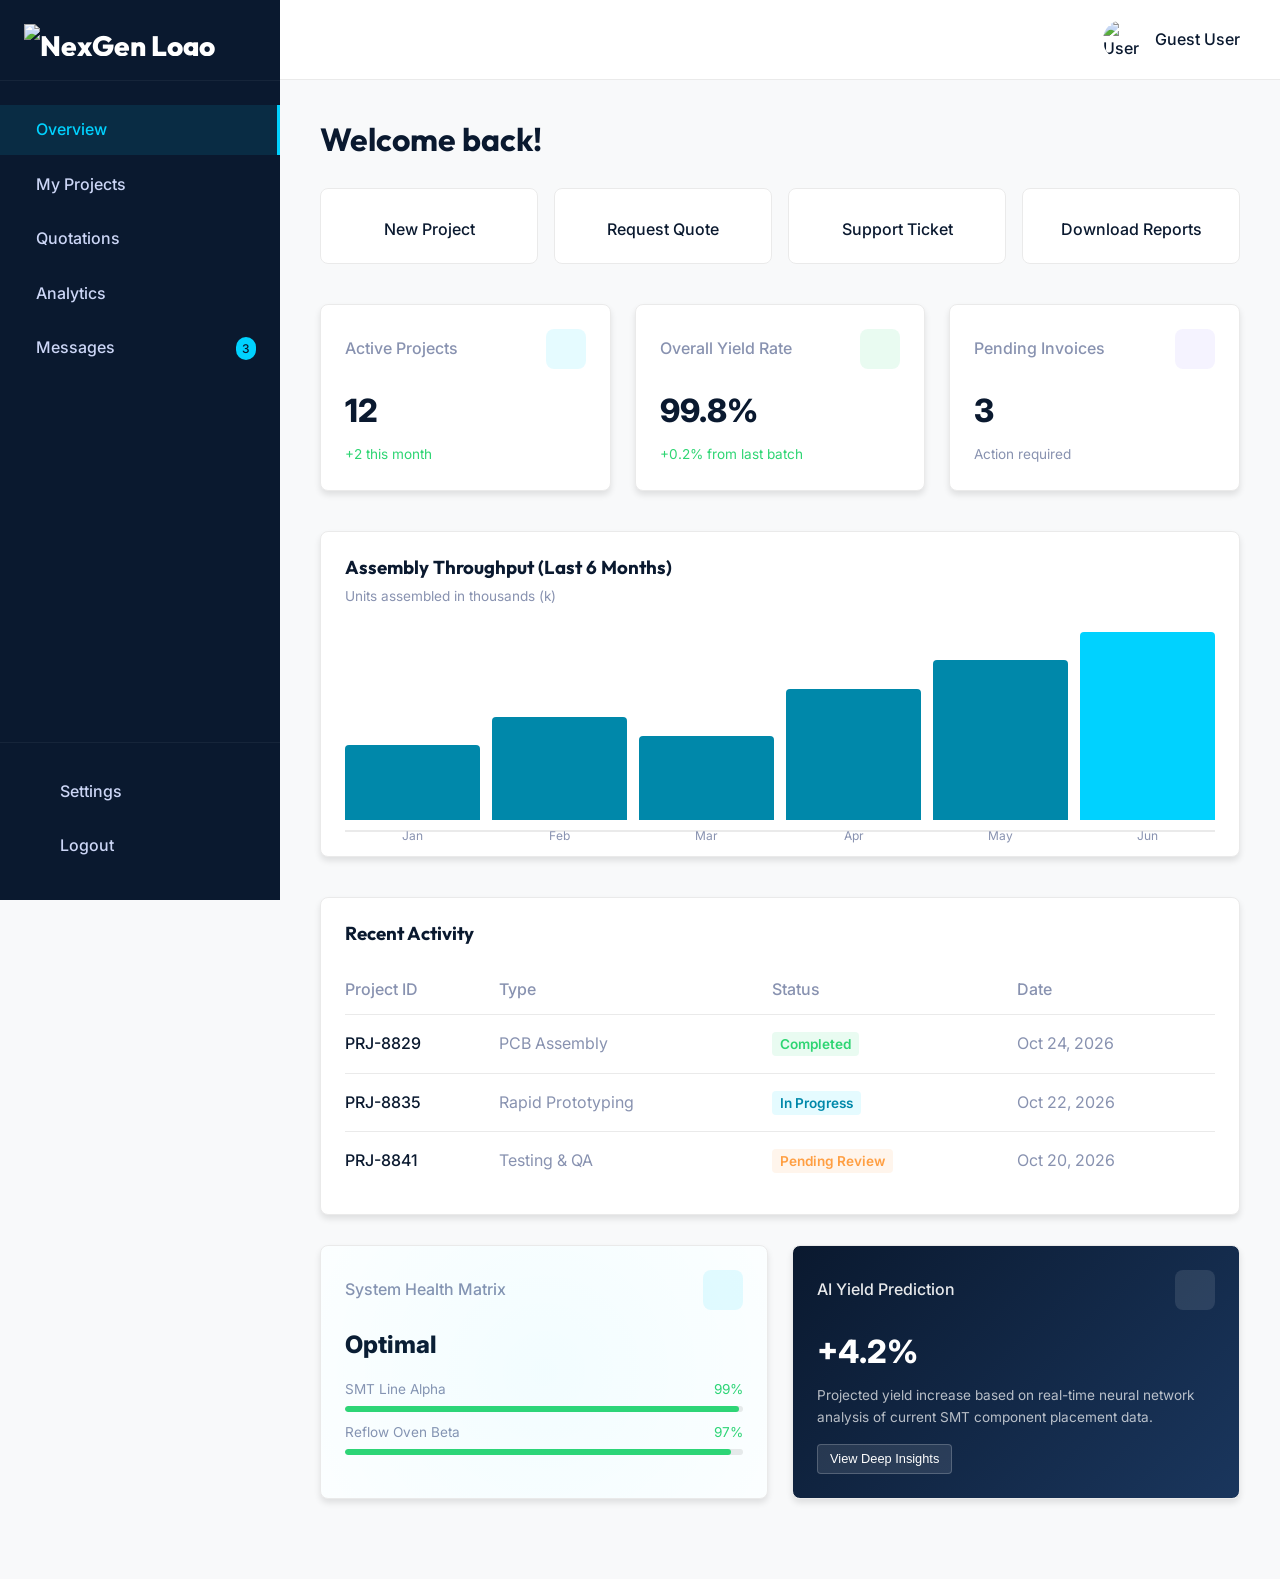
==== dashboard.html @ 61b7c942 "Add files via upload" ====
<!DOCTYPE html>
<html lang="en">
<head>
    <meta charset="UTF-8">
    <meta name="viewport" content="width=device-width, initial-scale=1.0">
    <title>Dashboard | NexGen Electronics</title>
    
    <!-- Google Fonts -->
    <link rel="preconnect" href="https://fonts.googleapis.com">
    <link rel="preconnect" href="https://fonts.gstatic.com" crossorigin>
    <link href="https://fonts.googleapis.com/css2?family=Inter:wght@300;400;500;600&family=Outfit:wght@400;500;700;800&display=swap" rel="stylesheet">
    
    <!-- Phosphor Icons -->
    <script src="https://unpkg.com/@phosphor-icons/web"></script>

    <link rel="stylesheet" href="style.css">
</head>
<body>

    <div class="dashboard-layout">
        
        <!-- Sidebar -->
        <aside class="sidebar" id="sidebar">
            <div class="sidebar-header">
                <a href="index.html" class="logo" style="display: flex; align-items: center;">
                    <img src="images/logo.webp" alt="NexGen Logo" style="height: 32px; width: auto;">
                </a>
            </div>
            
            <ul class="sidebar-nav">
                <li><a href="#" class="active"><i class="ph ph-squares-four"></i> Overview</a></li>
                <li><a href="#"><i class="ph ph-circuitry"></i> My Projects</a></li>
                <li><a href="#"><i class="ph ph-file-text"></i> Quotations</a></li>
                <li><a href="#"><i class="ph ph-chart-line-up"></i> Analytics</a></li>
                <li><a href="#"><i class="ph ph-envelope"></i> Messages <span style="background: var(--clr-primary); color: var(--clr-secondary); padding: 2px 6px; border-radius: 10px; font-size: 0.75rem; margin-left: auto;">3</span></a></li>
            </ul>
            
            <div class="sidebar-footer">
                <ul class="sidebar-nav" style="padding: 0;">
                    <li><a href="#"><i class="ph ph-gear"></i> Settings</a></li>
                    <li><a href="index.html"><i class="ph ph-sign-out"></i> Logout</a></li>
                </ul>
            </div>
        </aside>

        <!-- Main Content -->
        <main class="dashboard-main">
            <header class="dash-header">
                <div>
                    <!-- Mobile toggle placeholder -->
                </div>
                <div class="dash-user">
                    <i class="ph ph-bell" style="font-size: 1.25rem; margin-right: 16px; cursor: pointer;"></i>
                    <img src="https://ui-avatars.com/api/?name=User&background=0A192F&color=00D2FF" alt="User Avatar">
                    <span id="user-email-display">Loading...</span>
                </div>
            </header>
            
            <div class="dash-content">
                <h1 class="dash-title dash-anim" id="welcome-message">Welcome back!</h1>
                
                <!-- Quick Actions -->
                <div class="quick-actions dash-anim" style="animation-delay: 0.1s;">
                    <a href="#" class="action-btn">
                        <i class="ph ph-plus-circle"></i>
                        New Project
                    </a>
                    <a href="#" class="action-btn">
                        <i class="ph ph-file-pdf"></i>
                        Request Quote
                    </a>
                    <a href="#" class="action-btn">
                        <i class="ph ph-headset"></i>
                        Support Ticket
                    </a>
                    <a href="#" class="action-btn">
                        <i class="ph ph-download-simple"></i>
                        Download Reports
                    </a>
                </div>
                
                <div class="dash-grid">
                    <div class="dash-card dash-anim" style="animation-delay: 0.2s;">
                        <div class="dash-card-header">
                            <span style="font-weight: 500;">Active Projects</span>
                            <div class="dash-card-icon icon-blue">
                                <i class="ph ph-circuitry"></i>
                            </div>
                        </div>
                        <div class="dash-card-value">12</div>
                        <div style="font-size: 0.85rem; color: #2ed573; margin-top: 8px;">
                            <i class="ph ph-trend-up"></i> +2 this month
                        </div>
                    </div>
                    
                    <div class="dash-card dash-anim" style="animation-delay: 0.3s;">
                        <div class="dash-card-header">
                            <span style="font-weight: 500;">Overall Yield Rate</span>
                            <div class="dash-card-icon icon-green">
                                <i class="ph ph-target"></i>
                            </div>
                        </div>
                        <div class="dash-card-value">99.8%</div>
                        <div style="font-size: 0.85rem; color: #2ed573; margin-top: 8px;">
                            <i class="ph ph-trend-up"></i> +0.2% from last batch
                        </div>
                    </div>
                    
                    <div class="dash-card dash-anim" style="animation-delay: 0.4s;">
                        <div class="dash-card-header">
                            <span style="font-weight: 500;">Pending Invoices</span>
                            <div class="dash-card-icon icon-purple">
                                <i class="ph ph-file-text"></i>
                            </div>
                        </div>
                        <div class="dash-card-value">3</div>
                        <div style="font-size: 0.85rem; color: var(--clr-text); margin-top: 8px;">
                            Action required
                        </div>
                    </div>
                </div>
                
                <!-- Chart Section -->
                <div class="dash-chart-container dash-anim" style="animation-delay: 0.5s;">
                    <h3 style="margin-bottom: 8px; color: var(--clr-secondary); font-family: var(--font-heading);">Assembly Throughput (Last 6 Months)</h3>
                    <p style="font-size: 0.85rem; color: var(--clr-text);">Units assembled in thousands (k)</p>
                    
                    <div class="css-bar-chart">
                        <div class="css-bar" style="height: 40%;"><span>Jan</span></div>
                        <div class="css-bar" style="height: 55%;"><span>Feb</span></div>
                        <div class="css-bar" style="height: 45%;"><span>Mar</span></div>
                        <div class="css-bar" style="height: 70%;"><span>Apr</span></div>
                        <div class="css-bar" style="height: 85%;"><span>May</span></div>
                        <div class="css-bar" style="height: 100%; background: var(--clr-primary);"><span>Jun</span></div>
                    </div>
                </div>
                
                <!-- Activity Table -->
                <div class="dash-anim" style="background: var(--clr-white); border: 1px solid #eaeaea; border-radius: 8px; padding: 24px; box-shadow: var(--shadow-sm); animation-delay: 0.6s;">
                    <h3 style="margin-bottom: 20px; color: var(--clr-secondary); font-family: var(--font-heading);">Recent Activity</h3>
                    <div style="overflow-x: auto;">
                        <table style="width: 100%; text-align: left; border-collapse: collapse; min-width: 600px;">
                            <thead>
                                <tr style="border-bottom: 1px solid #eaeaea;">
                                    <th style="padding: 12px 0; color: var(--clr-text); font-weight: 500;">Project ID</th>
                                    <th style="padding: 12px 0; color: var(--clr-text); font-weight: 500;">Type</th>
                                    <th style="padding: 12px 0; color: var(--clr-text); font-weight: 500;">Status</th>
                                    <th style="padding: 12px 0; color: var(--clr-text); font-weight: 500;">Date</th>
                                </tr>
                            </thead>
                            <tbody>
                                <tr style="border-bottom: 1px solid #eaeaea;">
                                    <td style="padding: 16px 0; color: var(--clr-secondary); font-weight: 500;">PRJ-8829</td>
                                    <td style="padding: 16px 0;">PCB Assembly</td>
                                    <td style="padding: 16px 0;"><span style="background: rgba(46, 213, 115, 0.1); color: #2ed573; padding: 4px 8px; border-radius: 4px; font-size: 0.85rem; font-weight: 600;">Completed</span></td>
                                    <td style="padding: 16px 0;">Oct 24, 2026</td>
                                </tr>
                                <tr style="border-bottom: 1px solid #eaeaea;">
                                    <td style="padding: 16px 0; color: var(--clr-secondary); font-weight: 500;">PRJ-8835</td>
                                    <td style="padding: 16px 0;">Rapid Prototyping</td>
                                    <td style="padding: 16px 0;"><span style="background: rgba(0, 210, 255, 0.1); color: var(--clr-primary-dark); padding: 4px 8px; border-radius: 4px; font-size: 0.85rem; font-weight: 600;">In Progress</span></td>
                                    <td style="padding: 16px 0;">Oct 22, 2026</td>
                                </tr>
                                <tr>
                                    <td style="padding: 16px 0; color: var(--clr-secondary); font-weight: 500;">PRJ-8841</td>
                                    <td style="padding: 16px 0;">Testing & QA</td>
                                    <td style="padding: 16px 0;"><span style="background: rgba(255, 159, 67, 0.1); color: #ff9f43; padding: 4px 8px; border-radius: 4px; font-size: 0.85rem; font-weight: 600;">Pending Review</span></td>
                                    <td style="padding: 16px 0;">Oct 20, 2026</td>
                                </tr>
                            </tbody>
                        </table>
                    </div>
                </div>
                
                <!-- Premium Animated Content -->
                <div class="dash-grid" style="margin-top: 30px;">
                    <!-- Real-time Equipment Health -->
                    <div class="dash-card dash-anim" style="animation-delay: 0.7s; position: relative; overflow: hidden;">
                        <div style="position: absolute; top: -50%; left: -50%; width: 200%; height: 200%; background: radial-gradient(circle, rgba(0,210,255,0.05) 0%, transparent 70%); animation: rotate 20s linear infinite; pointer-events: none;"></div>
                        <div class="dash-card-header">
                            <span style="font-weight: 500;">System Health Matrix</span>
                            <div class="dash-card-icon icon-blue" style="animation: pulse 2s infinite;">
                                <i class="ph ph-heartbeat"></i>
                            </div>
                        </div>
                        <div class="dash-card-value" style="font-size: 1.5rem; margin-top: 10px;">Optimal</div>
                        <div style="margin-top: 15px;">
                            <div style="display: flex; justify-content: space-between; font-size: 0.85rem; margin-bottom: 5px;">
                                <span>SMT Line Alpha</span>
                                <span style="color: #2ed573;">99%</span>
                            </div>
                            <div style="width: 100%; background: #eaeaea; height: 6px; border-radius: 3px; overflow: hidden; margin-bottom: 10px;">
                                <div style="width: 99%; height: 100%; background: #2ed573; border-radius: 3px;"></div>
                            </div>
                            <div style="display: flex; justify-content: space-between; font-size: 0.85rem; margin-bottom: 5px;">
                                <span>Reflow Oven Beta</span>
                                <span style="color: #2ed573;">97%</span>
                            </div>
                            <div style="width: 100%; background: #eaeaea; height: 6px; border-radius: 3px; overflow: hidden;">
                                <div style="width: 97%; height: 100%; background: #2ed573; border-radius: 3px;"></div>
                            </div>
                        </div>
                    </div>
                    
                    <!-- Advanced Predictive Analytics -->
                    <div class="dash-card dash-anim" style="animation-delay: 0.8s; background: linear-gradient(135deg, var(--clr-secondary) 0%, #1a365d 100%); color: white;">
                        <div class="dash-card-header">
                            <span style="font-weight: 500; color: rgba(255,255,255,0.9);">AI Yield Prediction</span>
                            <div class="dash-card-icon" style="background: rgba(255,255,255,0.1); color: #00d2ff;">
                                <i class="ph ph-brain"></i>
                            </div>
                        </div>
                        <div class="dash-card-value" style="color: white; margin-top: 10px;">+4.2%</div>
                        <p style="font-size: 0.85rem; color: rgba(255,255,255,0.7); margin-top: 8px;">Projected yield increase based on real-time neural network analysis of current SMT component placement data.</p>
                        <button style="margin-top: 15px; background: rgba(255,255,255,0.1); border: 1px solid rgba(255,255,255,0.2); color: white; padding: 6px 12px; border-radius: 4px; font-size: 0.8rem; cursor: pointer; transition: background 0.3s;" onmouseover="this.style.background='rgba(255,255,255,0.2)'" onmouseout="this.style.background='rgba(255,255,255,0.1)'">
                            View Deep Insights <i class="ph ph-arrow-right" style="vertical-align: middle;"></i>
                        </button>
                    </div>
                </div>
                
            </div>
        </main>
    </div>

    <script src="script.js"></script>
    <style>
        @keyframes rotate { from { transform: rotate(0deg); } to { transform: rotate(360deg); } }
        @keyframes pulse { 0% { transform: scale(1); } 50% { transform: scale(1.1); } 100% { transform: scale(1); } }
    </style>
    <script>
        document.addEventListener('DOMContentLoaded', () => {
            const userEmail = localStorage.getItem('loggedInUser');
            if (userEmail) {
                // Set the email display
                document.getElementById('user-email-display').textContent = userEmail;
                
                // Set the welcome message using the local part of the email
                const namePart = userEmail.split('@')[0];
                const capitalized = namePart.charAt(0).toUpperCase() + namePart.slice(1);
                document.getElementById('welcome-message').textContent = `Welcome back, ${capitalized}!`;
                
                // Update avatar initials
                const avatarImg = document.querySelector('.dash-user img');
                if (avatarImg) {
                    avatarImg.src = `https://ui-avatars.com/api/?name=${encodeURIComponent(capitalized)}&background=0A192F&color=00D2FF`;
                }
            } else {
                document.getElementById('user-email-display').textContent = 'Guest User';
                document.getElementById('welcome-message').textContent = 'Welcome back!';
            }
        });
    </script>
</body>
</html>
---- style.css ----
/* =========================================
   NEXGEN ELECTRONICS - STYLESHEET
   ========================================= */

/* --- CSS Variables --- */
:root {
    /* Colors */
    --clr-primary: #00D2FF;
    /* Neon Cyan */
    --clr-primary-dark: #0088AA;
    --clr-secondary: #0A192F;
    /* Deep Tech Blue */
    --clr-bg-dark: #020C1B;
    --clr-bg-light: #F8F9FA;
    --clr-white: #FFFFFF;
    --clr-text: #8892B0;
    /* Slate Grey */
    --clr-heading: #CCD6F6;
    /* Light Grey/Blue */
    --clr-border: rgba(255, 255, 255, 0.1);

    /* Typography */
    --font-heading: 'Outfit', sans-serif;
    --font-body: 'Inter', sans-serif;

    /* Spacing */
    --section-pad: 100px 0;

    /* Transitions & Shadows */
    --transition: all 0.3s cubic-bezier(0.4, 0, 0.2, 1);
    --shadow-sm: 0 4px 6px rgba(0, 0, 0, 0.1);
    --shadow-md: 0 10px 30px -15px rgba(2, 12, 27, 0.7);
    --shadow-glow: 0 0 20px rgba(0, 210, 255, 0.4);
}

/* --- Base Reset --- */
* {
    margin: 0;
    padding: 0;
    box-sizing: border-box;
}

html {
    scroll-behavior: smooth;
}

body {
    font-family: var(--font-body);
    color: var(--clr-text);
    background-color: var(--clr-white);
    line-height: 1.6;
    overflow-x: hidden;
}

h1,
h2,
h3,
h4,
h5,
h6 {
    font-family: var(--font-heading);
    color: var(--clr-secondary);
    line-height: 1.2;
}

a {
    text-decoration: none;
    color: inherit;
    transition: var(--transition);
}

ul {
    list-style: none;
}

img {
    max-width: 100%;
    display: block;
}

/* --- Layout --- */
.container {
    width: 100%;
    max-width: 1280px;
    margin: 0 auto;
    padding: 0 24px;
}

.section {
    padding: var(--section-pad);
}

.bg-dark {
    background-color: var(--clr-bg-dark);
}

.bg-dark .section-title {
    color: var(--clr-white);
}

.text-center {
    text-align: center;
}

.text-white {
    color: var(--clr-white) !important;
}

.mt-4 {
    margin-top: 2rem;
}

/* --- Buttons --- */
.btn {
    display: inline-flex;
    align-items: center;
    justify-content: center;
    gap: 8px;
    padding: 14px 28px;
    font-family: var(--font-heading);
    font-weight: 600;
    border-radius: 4px;
    cursor: pointer;
    transition: var(--transition);
    border: 2px solid transparent;
}

.btn-primary {
    background-color: var(--clr-primary);
    color: var(--clr-secondary);
}

.btn-primary:hover {
    background-color: var(--clr-white);
    transform: translateY(-2px);
}

.btn-glow {
    position: relative;
}

.btn-glow::after {
    content: '';
    position: absolute;
    inset: -2px;
    background: var(--clr-primary);
    filter: blur(15px);
    opacity: 0;
    transition: var(--transition);
    z-index: -1;
    border-radius: 6px;
}

.btn-glow:hover::after {
    opacity: 0.6;
}

.btn-secondary {
    background-color: transparent;
    border-color: var(--clr-white);
    color: var(--clr-white);
}

.btn-secondary:hover {
    background-color: var(--clr-white);
    color: var(--clr-secondary);
}

.btn-outline {
    border-color: var(--clr-secondary);
    color: var(--clr-secondary);
}

.btn-outline:hover {
    background-color: var(--clr-secondary);
    color: var(--clr-white);
}

/* --- Top Bar --- */
.top-bar {
    background-color: var(--clr-bg-dark);
    color: var(--clr-text);
    font-size: 0.875rem;
    padding: 10px 0;
    border-bottom: 1px solid var(--clr-border);
}

.top-bar-inner {
    display: flex;
    justify-content: space-between;
    align-items: center;
}

.info-item {
    display: inline-flex;
    align-items: center;
    gap: 6px;
    margin-right: 20px;
}

.info-item i {
    color: var(--clr-primary);
}

/* --- Header / Navbar --- */
.header {
    background-color: var(--clr-secondary);
    position: absolute;
    top: 41px;
    /* Below top bar */
    left: 0;
    width: 100%;
    z-index: 1000;
    transition: var(--transition);
    border-bottom: 1px solid rgba(255, 255, 255, 0.05);
}

.header.sticky {
    position: fixed;
    top: 0;
    background-color: rgba(10, 25, 47, 0.95);
    backdrop-filter: blur(10px);
    box-shadow: var(--shadow-md);
    animation: slideDown 0.5s ease;
}

@keyframes slideDown {
    from {
        transform: translateY(-100%);
    }

    to {
        transform: translateY(0);
    }
}

.header-inner {
    display: flex;
    align-items: center;
    justify-content: space-between;
    height: 90px;
}

.logo {
    font-family: var(--font-heading);
    font-size: 1.75rem;
    font-weight: 800;
    color: var(--clr-white);
    display: flex;
    align-items: center;
    gap: 8px;
}

.logo i {
    color: var(--clr-primary);
    font-size: 2.25rem;
}

.logo span {
    color: var(--clr-primary);
}

.nav-list {
    display: flex;
    gap: 32px;
}

.nav-link {
    color: var(--clr-heading);
    font-weight: 500;
    font-size: 0.95rem;
    position: relative;
}

.nav-link:hover,
.nav-link.active {
    color: var(--clr-primary);
}

.nav-link::after {
    content: '';
    position: absolute;
    bottom: -6px;
    left: 0;
    width: 0;
    height: 2px;
    background-color: var(--clr-primary);
    transition: var(--transition);
}

.nav-link:hover::after,
.nav-link.active::after {
    width: 100%;
}

.mobile-toggle {
    display: none;
    background: none;
    border: none;
    color: var(--clr-white);
    font-size: 1.5rem;
    cursor: pointer;
}

/* --- Hero Section --- */
.hero {
    position: relative;
    height: 100vh;
    min-height: 600px;
    display: flex;
    align-items: center;
    overflow: hidden;
}

.hero-bg {
    position: absolute;
    top: 0;
    left: 0;
    width: 100%;
    height: 100%;
    background-size: cover;
    background-position: center;
    z-index: -2;
    transform: scale(1.05);
    animation: zoomBg 20s infinite alternate linear;
}

@keyframes zoomBg {
    from {
        transform: scale(1.05);
    }

    to {
        transform: scale(1.15);
    }
}

.hero-overlay {
    position: absolute;
    top: 0;
    left: 0;
    width: 100%;
    height: 100%;
    background: linear-gradient(90deg, rgba(2, 12, 27, 0.95) 0%, rgba(2, 12, 27, 0.7) 50%, rgba(2, 12, 27, 0.3) 100%);
    z-index: -1;
}

.hero-content {
    max-width: 800px;
    position: relative;
    z-index: 1;
}

.badge {
    display: inline-block;
    padding: 6px 16px;
    background: rgba(0, 210, 255, 0.1);
    color: var(--clr-primary);
    border: 1px solid rgba(0, 210, 255, 0.3);
    border-radius: 50px;
    font-size: 0.875rem;
    font-weight: 600;
    margin-bottom: 24px;
    letter-spacing: 1px;
    text-transform: uppercase;
}

.hero-title {
    font-size: clamp(2.5rem, 5vw, 4.5rem);
    color: var(--clr-white);
    font-weight: 800;
    margin-bottom: 24px;
}

.hero-desc {
    font-size: 1.125rem;
    color: var(--clr-heading);
    margin-bottom: 40px;
    max-width: 600px;
}

.hero-actions {
    display: flex;
    gap: 16px;
}

/* --- About Section --- */
.about-grid {
    display: grid;
    grid-template-columns: 1fr 1fr;
    gap: 64px;
    align-items: center;
}

.about-image-wrapper {
    position: relative;
}

.about-image {
    position: relative;
    border-radius: 8px;
    overflow: hidden;
}

.about-image::after {
    content: '';
    position: absolute;
    inset: 0;
    border: 2px solid var(--clr-primary);
    border-radius: 8px;
    transform: translate(20px, 20px);
    z-index: -1;
}

.about-image img {
    border-radius: 8px;
    transition: var(--transition);
}

.about-image:hover img {
    transform: scale(1.03);
}

.experience-badge {
    position: absolute;
    bottom: -30px;
    right: -30px;
    background-color: var(--clr-secondary);
    color: var(--clr-white);
    padding: 30px;
    border-radius: 8px;
    box-shadow: var(--shadow-md);
    border-left: 4px solid var(--clr-primary);
    display: flex;
    align-items: center;
    gap: 16px;
}

.exp-number {
    font-family: var(--font-heading);
    font-size: 3.5rem;
    font-weight: 800;
    color: var(--clr-primary);
    line-height: 1;
}

.exp-text {
    font-size: 0.875rem;
    font-weight: 600;
    text-transform: uppercase;
    letter-spacing: 1px;
}

.section-subtitle {
    color: var(--clr-primary-dark);
    text-transform: uppercase;
    letter-spacing: 2px;
    font-size: 0.875rem;
    margin-bottom: 12px;
}

.section-title {
    font-size: 2.5rem;
    margin-bottom: 24px;
}

.section-text {
    margin-bottom: 16px;
}

.feature-list {
    margin: 32px 0;
}

.feature-list li {
    display: flex;
    align-items: center;
    gap: 12px;
    margin-bottom: 16px;
    font-weight: 500;
    color: var(--clr-secondary);
}

.feature-list i {
    color: var(--clr-primary-dark);
    font-size: 1.5rem;
}

/* --- Services Section --- */
.services-grid {
    display: grid;
    grid-template-columns: repeat(auto-fit, minmax(280px, 1fr));
    gap: 30px;
    margin-top: 50px;
}

.service-card {
    background-color: rgba(255, 255, 255, 0.03);
    border: 1px solid rgba(255, 255, 255, 0.05);
    padding: 40px 30px;
    border-radius: 8px;
    transition: var(--transition);
    position: relative;
    overflow: hidden;
}

.service-card::before {
    content: '';
    position: absolute;
    top: 0;
    left: 0;
    width: 100%;
    height: 3px;
    background: var(--clr-primary);
    transform: scaleX(0);
    transform-origin: left;
    transition: var(--transition);
}

.service-card:hover {
    transform: translateY(-10px);
    background-color: rgba(255, 255, 255, 0.05);
    box-shadow: var(--shadow-md);
    border-color: rgba(0, 210, 255, 0.2);
}

.service-card:hover::before {
    transform: scaleX(1);
}

.service-icon {
    font-size: 3rem;
    color: var(--clr-primary);
    margin-bottom: 24px;
}

.service-title {
    color: var(--clr-heading);
    font-size: 1.5rem;
    margin-bottom: 16px;
}

.service-desc {
    font-size: 0.95rem;
    margin-bottom: 24px;
}

.service-link {
    color: var(--clr-primary);
    font-weight: 600;
    font-size: 0.875rem;
    text-transform: uppercase;
    letter-spacing: 1px;
    display: inline-flex;
    align-items: center;
    gap: 8px;
}

.service-link i {
    transition: transform 0.3s ease;
}

.service-link:hover i {
    transform: translateX(5px);
}

/* --- Stats Section --- */
.stats {
    background-color: var(--clr-bg-light);
    border-top: 1px solid #eaeaea;
    border-bottom: 1px solid #eaeaea;
}

.stats-grid {
    display: grid;
    grid-template-columns: repeat(4, 1fr);
    gap: 30px;
    text-align: center;
}

.stat-item {
    padding: 30px;
}

.stat-icon {
    font-size: 2.5rem;
    color: var(--clr-primary-dark);
    margin-bottom: 16px;
}

.stat-number {
    display: inline-block;
    font-size: 3.5rem;
    font-weight: 800;
    color: var(--clr-secondary);
    line-height: 1;
}

.stat-suffix {
    font-family: var(--font-heading);
    font-size: 2rem;
    font-weight: 800;
    color: var(--clr-primary-dark);
}

.stat-text {
    font-weight: 500;
    margin-top: 8px;
}

/* --- CTA Banner --- */
.cta-banner {
    padding: 80px 0;
    background: linear-gradient(135deg, var(--clr-secondary) 0%, var(--clr-bg-dark) 100%);
    position: relative;
    overflow: hidden;
}

.cta-banner::before {
    content: '';
    position: absolute;
    top: -50%;
    right: -10%;
    width: 600px;
    height: 600px;
    background: radial-gradient(circle, rgba(0, 210, 255, 0.1) 0%, transparent 70%);
}

.cta-inner {
    display: flex;
    justify-content: space-between;
    align-items: center;
    position: relative;
    z-index: 1;
}

.cta-content h2 {
    color: var(--clr-white);
    font-size: 2.5rem;
    margin-bottom: 12px;
}

.cta-content p {
    color: var(--clr-heading);
    font-size: 1.125rem;
}

/* --- Footer --- */
.footer {
    background-color: #010610;
    color: var(--clr-text);
    padding-top: 80px;
}

.footer-grid {
    display: grid;
    grid-template-columns: 2fr 1fr 1fr 1.5fr;
    gap: 40px;
    margin-bottom: 60px;
}

.footer-logo {
    margin-bottom: 20px;
}

.footer-text {
    margin-bottom: 24px;
    font-size: 0.95rem;
}

.social-links {
    display: flex;
    gap: 16px;
}

.social-links a {
    display: flex;
    align-items: center;
    justify-content: center;
    width: 40px;
    height: 40px;
    background-color: rgba(255, 255, 255, 0.05);
    border-radius: 50%;
    color: var(--clr-white);
    transition: var(--transition);
}

.social-links a:hover {
    background-color: var(--clr-primary);
    transform: translateY(-3px);
}

.footer-heading {
    color: var(--clr-white);
    font-size: 1.25rem;
    margin-bottom: 24px;
}

.footer-links li {
    margin-bottom: 12px;
}

.footer-links a {
    font-size: 0.95rem;
}

.footer-links a:hover {
    color: var(--clr-primary);
    padding-left: 5px;
}

.newsletter-form {
    display: flex;
    position: relative;
}

.newsletter-form input {
    width: 100%;
    padding: 14px 20px;
    background-color: rgba(255, 255, 255, 0.05);
    border: 1px solid rgba(255, 255, 255, 0.1);
    border-radius: 4px;
    color: var(--clr-white);
    font-family: var(--font-body);
}

.newsletter-form input:focus {
    outline: none;
    border-color: var(--clr-primary);
}

.newsletter-form button {
    position: absolute;
    right: 5px;
    top: 5px;
    bottom: 5px;
    background-color: var(--clr-primary);
    border: none;
    width: 40px;
    border-radius: 4px;
    color: var(--clr-secondary);
    cursor: pointer;
    transition: var(--transition);
}

.newsletter-form button:hover {
    background-color: var(--clr-white);
}

.footer-bottom {
    display: flex;
    justify-content: space-between;
    align-items: center;
    padding: 24px 0;
    border-top: 1px solid rgba(255, 255, 255, 0.05);
    font-size: 0.875rem;
}

.footer-legal {
    display: flex;
    gap: 24px;
}

.footer-legal a:hover {
    color: var(--clr-white);
}

/* --- Animations & Utilities --- */

/* Initial states for reveal animations */
.fade-in-up {
    opacity: 0;
    transform: translateY(30px);
    transition: opacity 0.8s ease, transform 0.8s ease;
}

.reveal-left {
    opacity: 0;
    transform: translateX(-50px);
    transition: opacity 1s ease, transform 1s ease;
}

.reveal-right {
    opacity: 0;
    transform: translateX(50px);
    transition: opacity 1s ease, transform 1s ease;
}

.reveal-up {
    opacity: 0;
    transform: translateY(50px);
    transition: opacity 0.8s ease, transform 0.8s ease;
}

/* Delay classes */
.delay-1 {
    transition-delay: 0.1s;
}

.delay-2 {
    transition-delay: 0.2s;
}

.delay-3 {
    transition-delay: 0.3s;
}

.delay-4 {
    transition-delay: 0.4s;
}

/* Active classes added by JS */
.fade-in-up.active,
.reveal-left.active,
.reveal-right.active,
.reveal-up.active {
    opacity: 1;
    transform: translate(0);
}

/* --- Responsive Design --- */
@media (max-width: 1024px) {
    .about-grid {
        gap: 40px;
    }

    .experience-badge {
        right: -10px;
        bottom: -10px;
        padding: 20px;
    }

    .stats-grid {
        grid-template-columns: repeat(2, 1fr);
    }

    .footer-grid {
        grid-template-columns: 1fr 1fr;
    }
}

@media (max-width: 768px) {
    .top-bar {
        display: none;
    }

    .header {
        top: 0;
    }

    .header-inner {
        height: 70px;
    }

    .nav {
        position: fixed;
        top: 70px;
        left: -100%;
        width: 100%;
        height: calc(100vh - 70px);
        background-color: var(--clr-secondary);
        flex-direction: column;
        align-items: center;
        justify-content: center;
        transition: var(--transition);
    }

    .nav.open {
        left: 0;
    }

    .nav-list {
        flex-direction: column;
        align-items: center;
        gap: 24px;
    }

    .nav-link {
        font-size: 1.25rem;
    }

    .nav-cta {
        display: none;
    }

    .mobile-toggle {
        display: block;
    }

    .hero-title {
        font-size: 2.5rem;
    }

    .about-grid {
        grid-template-columns: 1fr;
    }

    .experience-badge {
        position: relative;
        right: 0;
        bottom: 0;
        margin-top: -30px;
        justify-content: center;
    }

    .cta-inner {
        flex-direction: column;
        text-align: center;
        gap: 30px;
    }
}

@media (max-width: 576px) {
    .stats-grid {
        grid-template-columns: 1fr;
    }

    .footer-grid {
        grid-template-columns: 1fr;
    }

    .footer-bottom {
        flex-direction: column;
        gap: 16px;
        text-align: center;
    }

    .hero-actions {
        flex-direction: column;
        width: 100%;
    }

    .btn {
        width: 100%;
    }
}

/* --- Extra Pages (Login, Dashboard, 404) --- */

/* Login Page - Split Screen */
.auth-split {
    display: flex;
    min-height: 100vh;
}

.auth-split-left {
    flex: 1;
    background-size: cover;
    background-position: center;
    position: relative;
    display: flex;
    align-items: center;
    justify-content: center;
    padding: 40px;
}

.auth-split-overlay {
    position: absolute;
    inset: 0;
    background: linear-gradient(135deg, rgba(10, 25, 47, 0.9) 0%, rgba(2, 12, 27, 0.8) 100%);
}

.auth-split-content {
    position: relative;
    z-index: 1;
    text-align: center;
    color: var(--clr-white);
}

.auth-split-content h1 {
    color: var(--clr-white);
    font-size: 3.5rem;
    margin-bottom: 16px;
}

.auth-split-content p {
    font-size: 1.25rem;
    color: var(--clr-heading);
}

.auth-split-right {
    flex: 1;
    background-color: var(--clr-bg-light);
    display: flex;
    align-items: center;
    justify-content: center;
    padding: 40px;
}

.auth-form-wrapper {
    width: 100%;
    max-width: 450px;
    background: var(--clr-white);
    padding: 50px;
    border-radius: 12px;
    box-shadow: var(--shadow-md);
}

.auth-form-wrapper .logo {
    color: var(--clr-secondary);
    justify-content: center;
    margin-bottom: 30px;
}

.auth-form-wrapper .form-group label {
    color: var(--clr-secondary);
    font-weight: 500;
}

.auth-form-wrapper .form-control {
    background: #f9fafb;
    border: 1px solid #d1d5db;
    color: var(--clr-secondary);
}

.auth-form-wrapper .form-control:focus {
    border-color: var(--clr-primary-dark);
    box-shadow: 0 0 0 2px rgba(0, 136, 170, 0.2);
    background: var(--clr-white);
}

.auth-form-wrapper .auth-links {
    color: var(--clr-text);
}

.auth-form-wrapper .auth-links a {
    color: var(--clr-primary-dark);
    font-weight: 500;
}

.auth-form-wrapper .btn-primary {
    background-color: var(--clr-secondary);
    color: var(--clr-white);
}

.auth-form-wrapper .btn-primary:hover {
    background-color: var(--clr-primary-dark);
}

.form-group {
    margin-bottom: 24px;
    text-align: left;
}

.form-group label {
    display: block;
    color: var(--clr-heading);
    margin-bottom: 8px;
    font-size: 0.9rem;
}

.form-control {
    width: 100%;
    padding: 14px 16px;
    background: rgba(255, 255, 255, 0.05);
    border: 1px solid rgba(255, 255, 255, 0.1);
    border-radius: 6px;
    color: var(--clr-white);
    font-family: var(--font-body);
    transition: var(--transition);
}

.form-control:focus {
    outline: none;
    border-color: var(--clr-primary);
    box-shadow: 0 0 0 2px rgba(0, 210, 255, 0.2);
}

.auth-links {
    display: flex;
    justify-content: space-between;
    font-size: 0.85rem;
    margin-bottom: 30px;
}

.auth-links a:hover {
    color: var(--clr-primary);
}

/* Dashboard Page */
.dashboard-layout {
    display: flex;
    min-height: 100vh;
    background-color: var(--clr-bg-light);
}

.sidebar {
    width: 280px;
    background-color: var(--clr-secondary);
    color: var(--clr-text);
    display: flex;
    flex-direction: column;
    position: fixed;
    height: 100vh;
    left: 0;
    top: 0;
    z-index: 100;
}

.sidebar-header {
    padding: 24px;
    border-bottom: 1px solid rgba(255, 255, 255, 0.05);
}

.sidebar-nav {
    padding: 24px 0;
    flex: 1;
}

.sidebar-nav li {
    margin-bottom: 5px;
}

.sidebar-nav a {
    display: flex;
    align-items: center;
    gap: 12px;
    padding: 12px 24px;
    color: var(--clr-heading);
    font-weight: 500;
    transition: var(--transition);
}

.sidebar-nav a:hover,
.sidebar-nav a.active {
    background: rgba(0, 210, 255, 0.1);
    color: var(--clr-primary);
    border-right: 3px solid var(--clr-primary);
}

.sidebar-footer {
    padding: 24px;
    border-top: 1px solid rgba(255, 255, 255, 0.05);
}

.dashboard-main {
    flex: 1;
    margin-left: 280px;
    display: flex;
    flex-direction: column;
}

.dash-header {
    height: 80px;
    background: var(--clr-white);
    border-bottom: 1px solid #eaeaea;
    display: flex;
    align-items: center;
    justify-content: space-between;
    padding: 0 40px;
}

.dash-user {
    display: flex;
    align-items: center;
    gap: 12px;
    font-weight: 500;
    color: var(--clr-secondary);
}

.dash-user img {
    width: 40px;
    height: 40px;
    border-radius: 50%;
}

.dash-content {
    padding: 40px;
    flex: 1;
}

.dash-title {
    font-size: 2rem;
    margin-bottom: 30px;
}

.dash-grid {
    display: grid;
    grid-template-columns: repeat(auto-fit, minmax(240px, 1fr));
    gap: 24px;
    margin-bottom: 40px;
}

.dash-card {
    background: var(--clr-white);
    padding: 24px;
    border-radius: 8px;
    border: 1px solid #eaeaea;
    box-shadow: var(--shadow-sm);
}

.dash-card-header {
    display: flex;
    justify-content: space-between;
    align-items: center;
    margin-bottom: 16px;
    color: var(--clr-text);
}

.dash-card-icon {
    width: 40px;
    height: 40px;
    border-radius: 8px;
    display: flex;
    align-items: center;
    justify-content: center;
    font-size: 1.25rem;
}

.icon-blue {
    background: rgba(0, 210, 255, 0.1);
    color: var(--clr-primary-dark);
}

.icon-green {
    background: rgba(46, 213, 115, 0.1);
    color: #2ed573;
}

.icon-purple {
    background: rgba(156, 136, 255, 0.1);
    color: #9c88ff;
}

.dash-card-value {
    font-size: 2rem;
    font-weight: 800;
    color: var(--clr-secondary);
}

/* Dashboard Animations & Extra Content */
.dash-anim {
    opacity: 0;
    animation: dashSlideUp 0.6s ease forwards;
}

@keyframes dashSlideUp {
    from {
        opacity: 0;
        transform: translateY(20px);
    }

    to {
        opacity: 1;
        transform: translateY(0);
    }
}

.dash-chart-container {
    background: var(--clr-white);
    padding: 24px;
    border-radius: 8px;
    border: 1px solid #eaeaea;
    box-shadow: var(--shadow-sm);
    margin-bottom: 40px;
}

.css-bar-chart {
    display: flex;
    align-items: flex-end;
    gap: 12px;
    height: 200px;
    margin-top: 24px;
    padding-bottom: 10px;
    border-bottom: 2px solid #eaeaea;
}

.css-bar {
    flex: 1;
    background: var(--clr-primary-dark);
    border-radius: 4px 4px 0 0;
    position: relative;
    transition: var(--transition);
}

.css-bar:hover {
    background: var(--clr-primary);
}

.css-bar span {
    position: absolute;
    bottom: -25px;
    left: 50%;
    transform: translateX(-50%);
    font-size: 0.75rem;
    color: var(--clr-text);
}

.quick-actions {
    display: grid;
    grid-template-columns: repeat(auto-fit, minmax(150px, 1fr));
    gap: 16px;
    margin-bottom: 40px;
}

.action-btn {
    display: flex;
    flex-direction: column;
    align-items: center;
    justify-content: center;
    gap: 8px;
    padding: 20px;
    background: var(--clr-white);
    border: 1px solid #eaeaea;
    border-radius: 8px;
    color: var(--clr-secondary);
    font-weight: 500;
    transition: var(--transition);
}

.action-btn i {
    font-size: 1.5rem;
    color: var(--clr-primary-dark);
}

.action-btn:hover {
    border-color: var(--clr-primary);
    transform: translateY(-3px);
    box-shadow: var(--shadow-sm);
}

/* 404 Page */
.page-404 {
    min-height: 100vh;
    display: flex;
    align-items: center;
    justify-content: center;
    text-align: center;
    background-color: var(--clr-bg-dark);
    position: relative;
    overflow: hidden;
}

.content-404 {
    position: relative;
    z-index: 1;
}

.title-404 {
    font-size: 8rem;
    font-weight: 800;
    color: transparent;
    -webkit-text-stroke: 2px var(--clr-primary);
    line-height: 1;
    margin-bottom: 16px;
    font-family: var(--font-heading);
}

.desc-404 {
    font-size: 1.5rem;
    color: var(--clr-white);
    margin-bottom: 30px;
}

@media (max-width: 768px) {
    .auth-split {
        flex-direction: column;
    }

    .auth-split-left {
        padding: 60px 20px;
    }

    .dashboard-main {
        margin-left: 0;
    }

    .sidebar {
        transform: translateX(-100%);
        transition: var(--transition);
    }

    .sidebar.open {
        transform: translateX(0);
    }

    .dash-header {
        padding: 0 20px;
    }

    .dash-content {
        padding: 20px;
    }
}
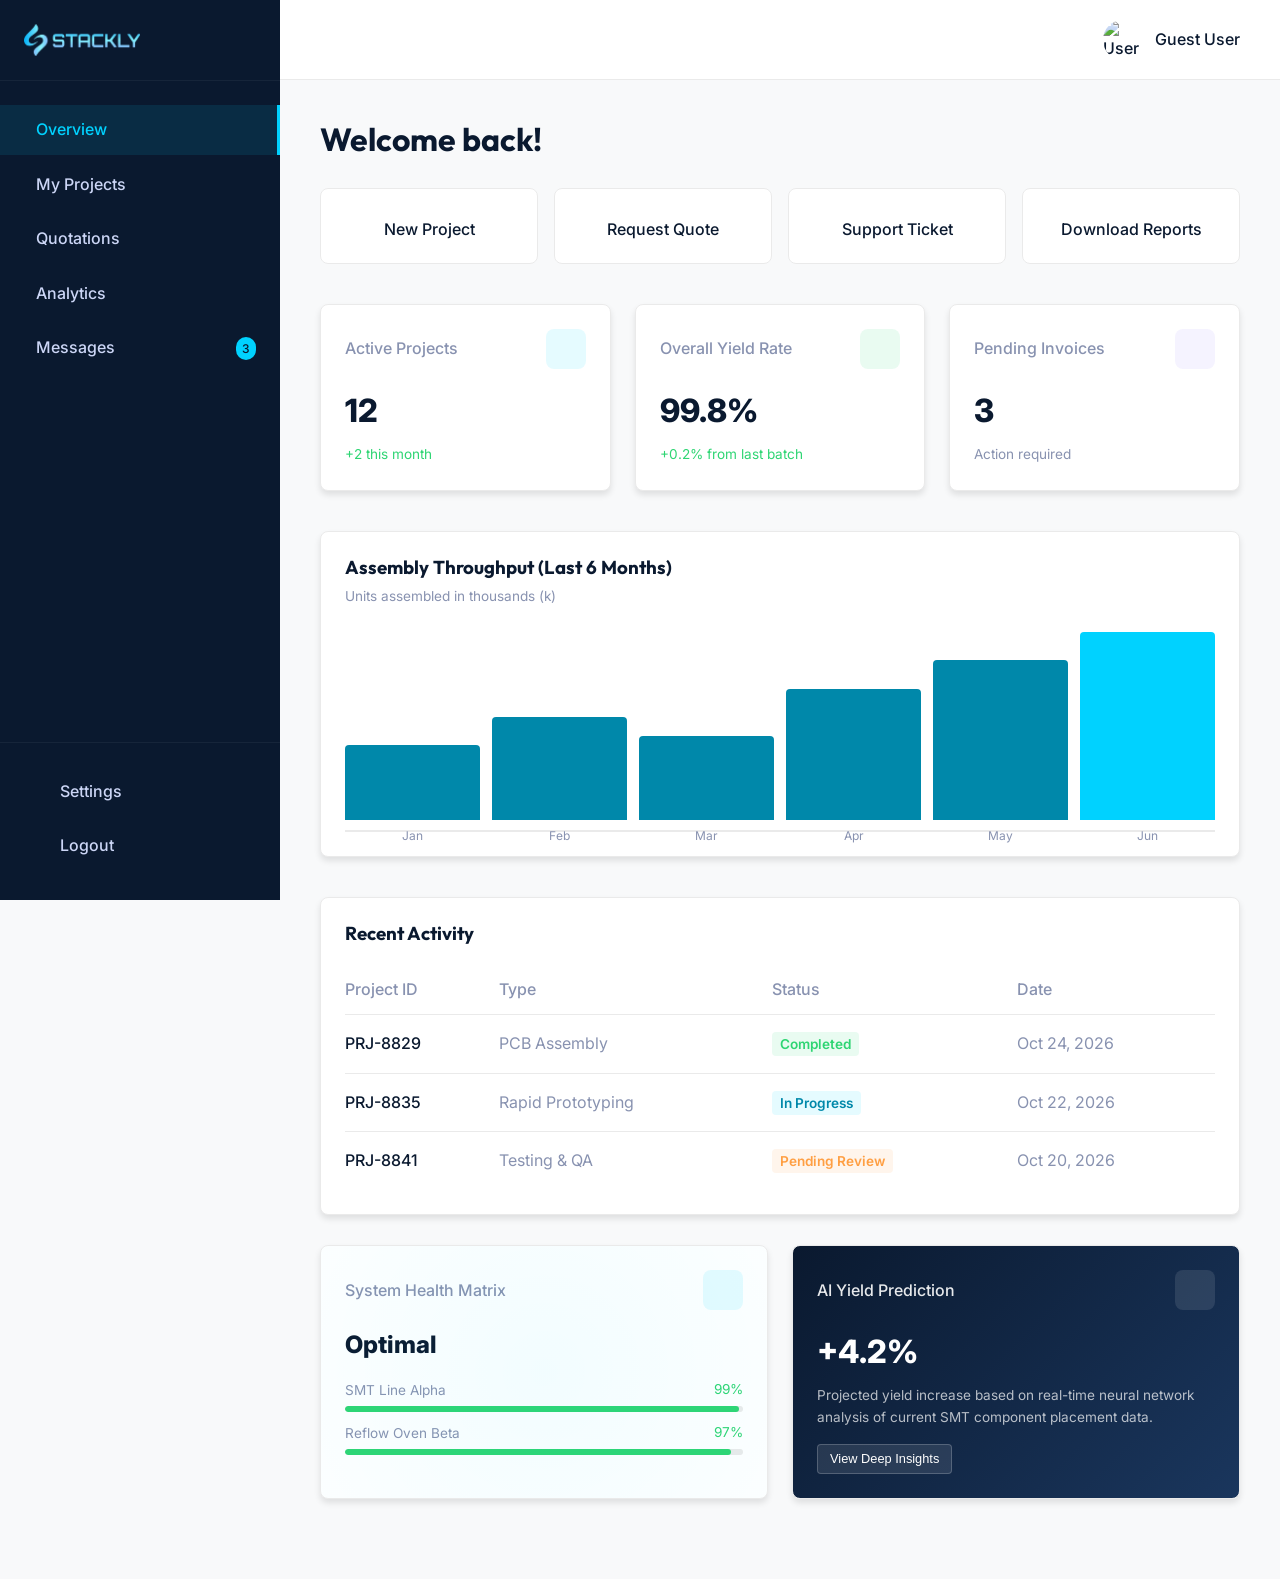
==== commit 6d7fc3d2: "Add files via upload" ====
--- a/dashboard.html
+++ b/dashboard.html
@@ -28,16 +28,16 @@
             </div>
             
             <ul class="sidebar-nav">
-                <li><a href="#" class="active"><i class="ph ph-squares-four"></i> Overview</a></li>
-                <li><a href="#"><i class="ph ph-circuitry"></i> My Projects</a></li>
-                <li><a href="#"><i class="ph ph-file-text"></i> Quotations</a></li>
-                <li><a href="#"><i class="ph ph-chart-line-up"></i> Analytics</a></li>
-                <li><a href="#"><i class="ph ph-envelope"></i> Messages <span style="background: var(--clr-primary); color: var(--clr-secondary); padding: 2px 6px; border-radius: 10px; font-size: 0.75rem; margin-left: auto;">3</span></a></li>
+                <li><a href="dashboard.html" class="active"><i class="ph ph-squares-four"></i> Overview</a></li>
+                <li><a href="projects.html"><i class="ph ph-circuitry"></i> My Projects</a></li>
+                <li><a href="quotations.html"><i class="ph ph-file-text"></i> Quotations</a></li>
+                <li><a href="analytics.html"><i class="ph ph-chart-line-up"></i> Analytics</a></li>
+                <li><a href="messages.html"><i class="ph ph-envelope"></i> Messages <span style="background: var(--clr-primary); color: var(--clr-secondary); padding: 2px 6px; border-radius: 10px; font-size: 0.75rem; margin-left: auto;">3</span></a></li>
             </ul>
             
             <div class="sidebar-footer">
                 <ul class="sidebar-nav" style="padding: 0;">
-                    <li><a href="#"><i class="ph ph-gear"></i> Settings</a></li>
+                    <li><a href="settings.html"><i class="ph ph-gear"></i> Settings</a></li>
                     <li><a href="index.html"><i class="ph ph-sign-out"></i> Logout</a></li>
                 </ul>
             </div>
